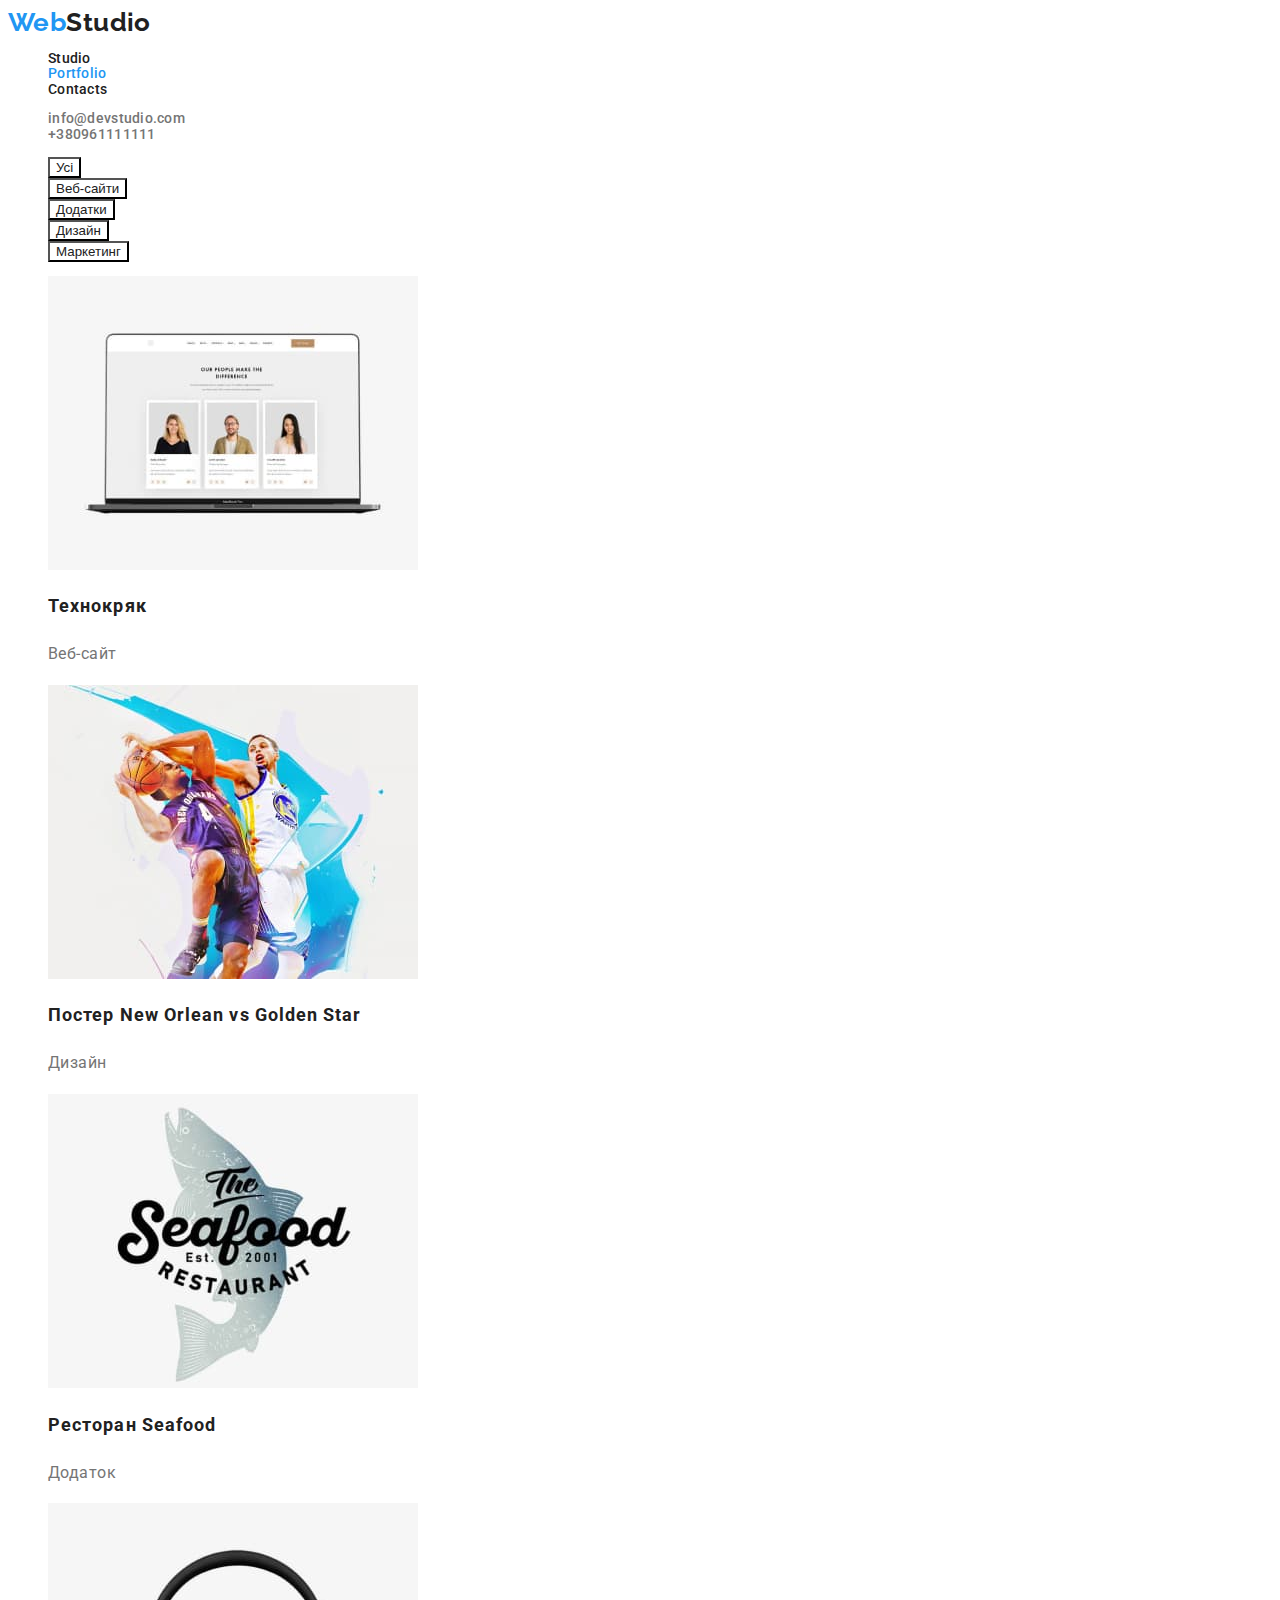
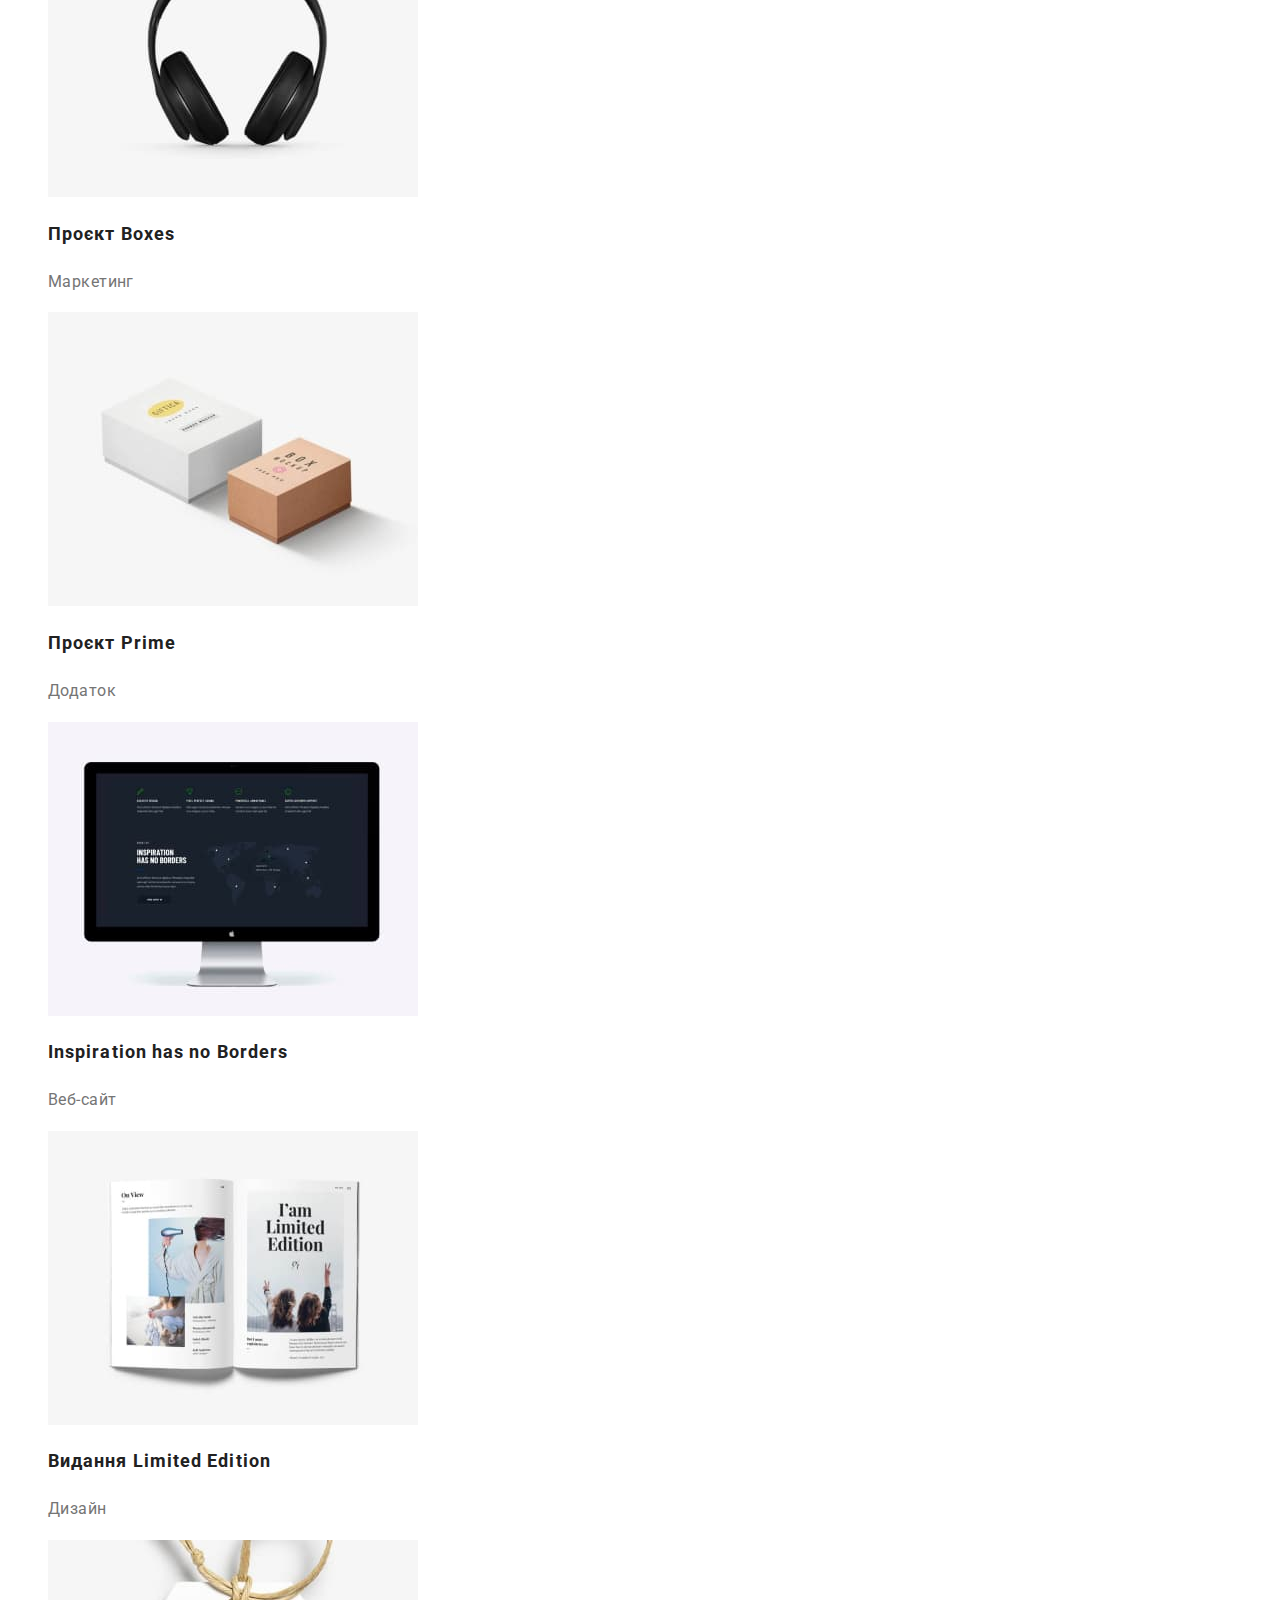
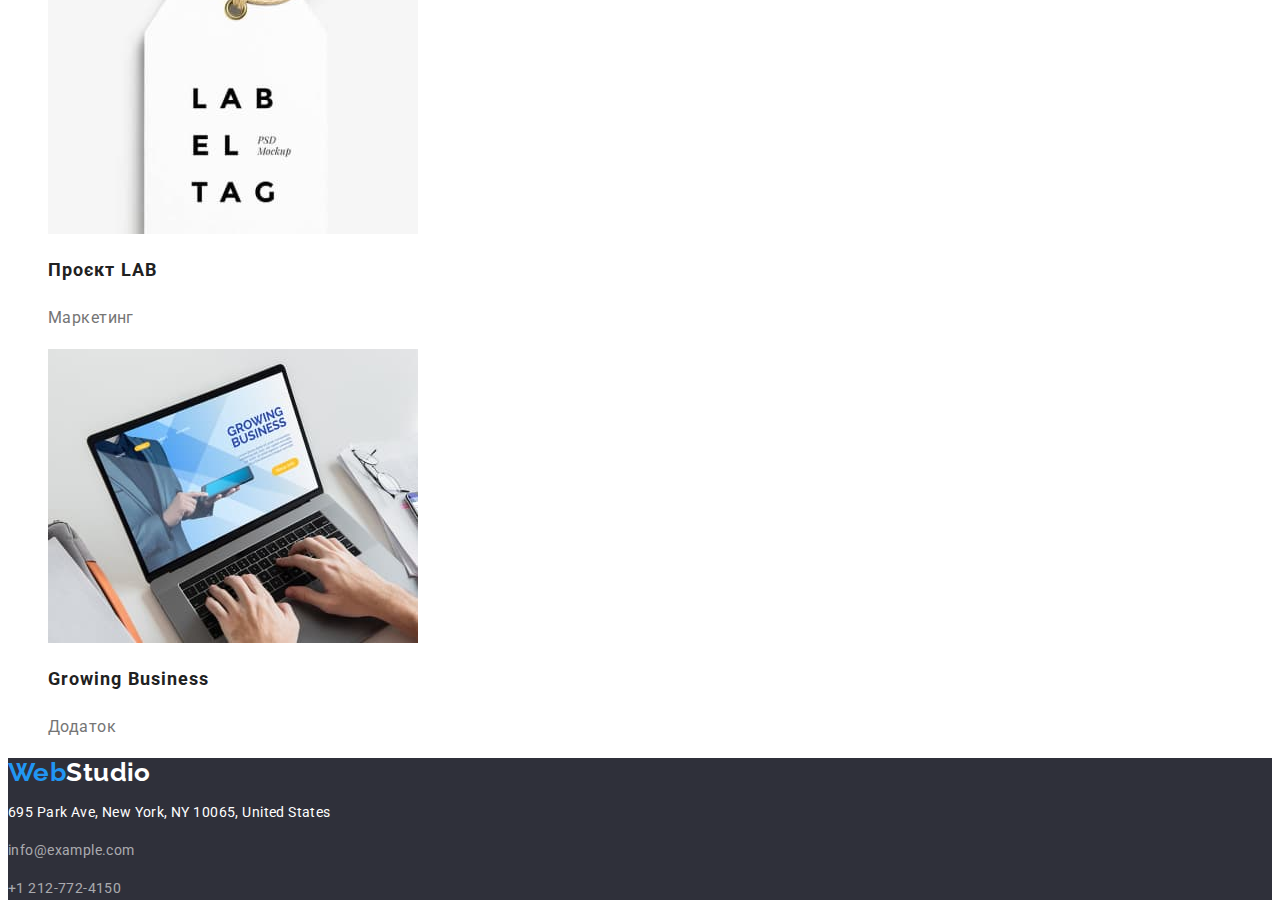
==== portfolio.html @ db2a0471 "uploading files" ====
<!DOCTYPE html>
<html lang="uk">
    <meta charset="UTF-8" />
    <meta http-equiv="X-UA-Compatible" content="IE=edge" />
    <meta name="viewport" content="width=device-width, initial-scale=1.0" />
    <title>Document</title>
    <link href="https://fonts.googleapis.com/css2?family=Raleway:wght@700&family=Roboto:wght@400;500;700;900&display=swap" rel="stylesheet">
    <link rel="stylesheet" href="./css/styles.css" />
  </head>
  <body>
    <header>
      <nav class="sitenav-links">
        <a class="logo" href="./index.html"
        >Web<span class="studio-black">Studio</span></a
      >
        <ul>
          <li>
          <a class="pages"  href="./index.html">Studio</a></li>
          <li>
            <a class="current-link" href="./portfolio.html">Portfolio</a>
          </li>
          <li><a class="pages" href="https://google.com">Contacts</a></li>
        </ul>

        <ul>
          <li>
            <a class="email" href="mailto:info@devstudio.com"
              >info@devstudio.com</a
            >
          </li>
          <li>
            <a class="phone" href="tel:+380961111111"
              >+380961111111</a
            >
        </li>
    </ul>
  </nav>
</header>
<main>
    <nav> 
        <ul>
            <li> <button class="button" type="button">Усі</button></li>
            <li> <button class=button type="button">Веб-сайти</button></li>
            <li> <button class=button type="button">Додатки</button></li>
            <li> <button class=button type="button">Дизайн</button></li>
            <li> <button class=button type="button">Маркетинг</button></li>
        </ul>
    </nav>
    <ul> 
        <li><img src="./images/img8.jpg" alt="Art" width="370">
        <h2 class="title">Технокряк</h2>
        <p class="text-list">Веб-сайт</p></li>
        <li><img src="./images/img9.jpg" alt="Art" width="370" />
          <h2 class="title">Постер New Orlean vs Golden Star</h2>
         <p class="text-list">Дизайн</p></li>
        <li><img src="./images/img10.jpg" alt="App" width="370" />
          <h2 class="title">Ресторан Seafood</h2>
          <p class="text-list">Додаток
          </p></li>
        <li><img src="./images/img11.jpg" alt="Marketing" width="370" />
          <h2 class="title">Проєкт Boxes</h2>
          <p class="text-list">Маркетинг</p></li>
        <li><img src="./images/img12.jpg" alt="App" width="370" />
          <h2 class="title">Проєкт Prime</h2><p class="text-list"> Додаток</p></li>
        <li><img src="./images/img13.jpg" alt="Site" width="370" />
          <h2 class="title">Inspiration has no Borders</h2><p class="text-list">Веб-сайт</p></li>
        <li><img src="./images/img14.jpg" alt="Design" width="370" />
          <h2 class="title">Видання Limited Edition</h2><p class="text-list"> Дизайн</p></li>
        <li><img src="./images/img15.jpg" alt="Marketing" width="370" />
          <h2 class="title">Проєкт LAB</h2><p class="text-list" >Маркетинг</p></li>
            <li><img src="./images/img16.jpg" alt="App" width="370" />
              <h2 class="title">Growing Business</h2><p class="text-list">Додаток</p></li>
        </ul>
</main>
    <footer>
        <div class="footer">
        <a class="logo" href="./index.html"
          >Web<span class="studio-white">Studio</span></a
        >
      <p>
        <a class="adress" href=""
          >695 Park Ave, New York, NY 10065, United States
        </a>
      </p>
      <p>
        <a class="footer-links" href="">info@example.com </a>
      </p>
      <p>
        <a class="footer-links" href="">+1 212-772-4150</a>
      </p>
    </div>
    </footer>
  </body>
</html>
---- css/styles.css ----
body {
  color: var(--primary-text-color);
  background-color: #ffffff;
  font-family: Roboto, sans-serif;
  letter-spacing: 0.03em;
  font-size: 14px;
  line-height: 1.1;
}
:root {
  --primary-text-color: #212121;
  --title-text-color: #212121;
  --accent-color: #2196f3;
  --primary-white-color: #ffffff;
  --secondary-background-color: #2f303a;
  --paragraph-color: #757575;
}
.email,
.phone {
  font-weight: 500;
  font-size: 14px;
  line-height: 1.14;
  letter-spacing: 0.02em;
  text-decoration: none;
}
.email:hover,
.email:focus,
.phone:hover,
.phone:focus {
  color: var(--accent-color);
}
.phone,
.email {
  color: var(--paragraph-color);
}
.links:hover,
.pages:focus,
.pages:hover,
.pages:hover,
.pages:hover {
  color: var(--accent-color);
}

.texst-list {
  color: var(--paragraph-color);
}
.logo {
  color: var(--accent-color);
  font-family: Raleway, sans-serif;
  font-weight: 700;
  font-size: 26px;
  line-height: 1.11;
  text-decoration: none;
}
.sitenav-links .pages {
  color: var(--title-text-color);
  font-weight: 500;
  font-size: 14px;
  letter-spacing: 0.02em;
  text-decoration: none;
}
.pages:hover,
.pages:focus {
  color: var(--accent-color);
}
.studio-white {
  color: var(--primary-white-color);
}
.studio-black {
  color: var(--title-text-color);
}

.adress {
  color: var(--primary-white-color);
  text-decoration: none;
}
.button {
  color: var(--primary-text-color);
  background-color: var(--portfolio-button-color);
  cursor: pointer;
}
li {
  list-style-type: none;
}
.button:hover,
.button:focus {
  color: var(--primary-white-color);
  background-color: var(--accent-color);
}
.current-button {
  background-color: var(--accent-color);
  color: var(--primary-white-color);
}
.section-title {
  color: var(--primary-white-color);
  font-style: 400;
  font-weight: 900;
  font-size: 44px;
  line-height: 1.4;
  letter-spacing: 0.06em;
  text-align: center;
  background: var(--secondary-background-color);
}
.section-button {
  background-color: var(--accent-color);
  color: var(--primary-white-color);
  font-weight: 700;
  font-size: 16px;
  cursor: pointer;
}
.current-link {
  color: var(--accent-color);
  font-weight: 500;
  font-size: 14px;
  letter-spacing: 0.02em;
  text-decoration: none;
}
.title {
  color: var(--title-text-color);
  font-weight: 700;
  font-size: 18px;
  line-height: 2;
  letter-spacing: 0.06em;
}
.footer {
  background: var(--secondary-background-color);
}

.text {
  letter-spacing: 0.03em;
  line-height: 1.7;
}
.second-title {
  font-weight: 700;
  font-size: 36px;
  text-align: center;
}
.header {
  font-weight: 700;
  font-size: 14px;
  line-height: 1.14;
}
.third-title {
  font-weight: 700;
  font-size: 36px;
  text-align: center;
}
.text-proffesion {
  color: var(--paragraph-color);
  font-size: 16px;
  line-height: 1.1;
}
.footer-links {
  color: rgba(255, 255, 255, 0.6);
  text-decoration: none;
  font-size: 14px;
  line-height: 1.7;
}
.adress {
  font-size: 14px;
  line-height: 1.7;
}
.footer-links:hover,
.footer-links:focus {
  color: var(--accent-color);
}
.text-list {
  color: var(--paragraph-color);
  font-size: 16px;
  line-height: 1.8;
}
.current-link:visited {
  text-decoration: none;
}
.title-name {
  font-weight: 500;
  font-size: 16px;
}
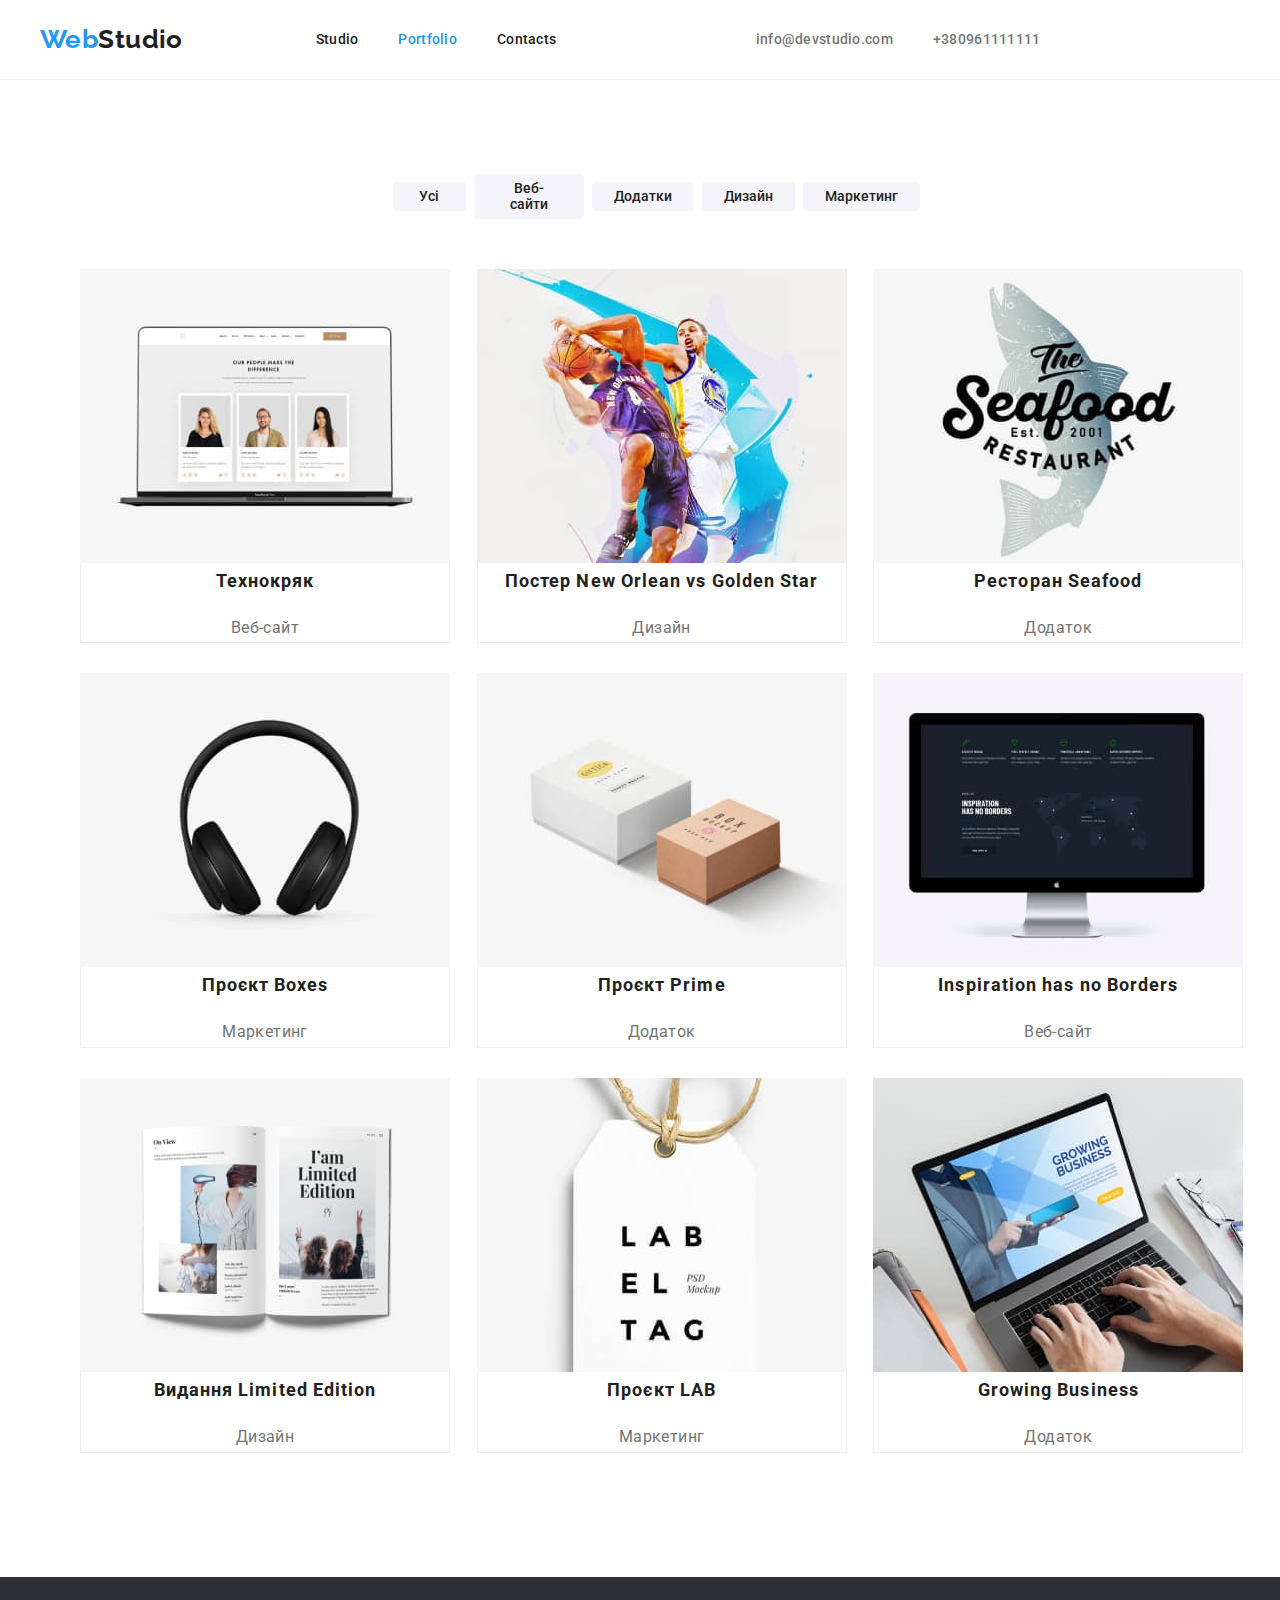
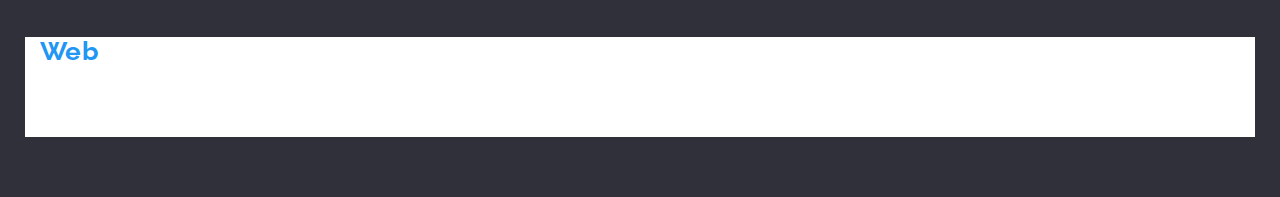
==== commit ab682493: "the files are uploaded" ====
--- a/portfolio.html
+++ b/portfolio.html
@@ -1,94 +1,204 @@
 <!DOCTYPE html>
 <html lang="uk">
+  <head>
     <meta charset="UTF-8" />
     <meta http-equiv="X-UA-Compatible" content="IE=edge" />
     <meta name="viewport" content="width=device-width, initial-scale=1.0" />
     <title>Document</title>
-    <link href="https://fonts.googleapis.com/css2?family=Raleway:wght@700&family=Roboto:wght@400;500;700;900&display=swap" rel="stylesheet">
+    <link
+      href="https://fonts.googleapis.com/css2?family=Raleway:wght@700&family=Roboto:wght@400;500;700;900&display=swap"
+      rel="stylesheet"
+    />
+    <link
+      rel="stylesheet"
+      href="https://cdnjs.cloudflare.com/ajax/libs/modern-normalize/1.1.0/modern-normalize.min.css"
+    />
     <link rel="stylesheet" href="./css/styles.css" />
   </head>
   <body>
-    <header>
-      <nav class="sitenav-links">
-        <a class="logo" href="./index.html"
-        >Web<span class="studio-black">Studio</span></a
-      >
-        <ul>
-          <li>
-          <a class="pages"  href="./index.html">Studio</a></li>
-          <li>
-            <a class="current-link" href="./portfolio.html">Portfolio</a>
-          </li>
-          <li><a class="pages" href="https://google.com">Contacts</a></li>
-        </ul>
+    <header class="page-header">
+      <div class="container">
+        <nav class="sitenav-links">
+          <a class="logo" href="./index.html"
+            >Web<span class="studio-black">Studio</span></a
+          >
+          <ul class="site-nav-list">
+            <li class="item">
+              <a class="pages" href="./index.html">Studio</a>
+            </li>
+            <li class="item">
+              <a class="current-link" href="./portfolio.html">Portfolio</a>
+            </li>
+            <li class="item">
+              <a class="pages" href="https://google.com">Contacts</a>
+            </li>
+          </ul>
 
-        <ul>
-          <li>
-            <a class="email" href="mailto:info@devstudio.com"
-              >info@devstudio.com</a
-            >
-          </li>
-          <li>
-            <a class="phone" href="tel:+380961111111"
-              >+380961111111</a
-            >
-        </li>
-    </ul>
-  </nav>
-</header>
-<main>
-    <nav> 
-        <ul>
-            <li> <button class="button" type="button">Усі</button></li>
-            <li> <button class=button type="button">Веб-сайти</button></li>
-            <li> <button class=button type="button">Додатки</button></li>
-            <li> <button class=button type="button">Дизайн</button></li>
-            <li> <button class=button type="button">Маркетинг</button></li>
-        </ul>
-    </nav>
-    <ul> 
-        <li><img src="./images/img8.jpg" alt="Art" width="370">
-        <h2 class="title">Технокряк</h2>
-        <p class="text-list">Веб-сайт</p></li>
-        <li><img src="./images/img9.jpg" alt="Art" width="370" />
-          <h2 class="title">Постер New Orlean vs Golden Star</h2>
-         <p class="text-list">Дизайн</p></li>
-        <li><img src="./images/img10.jpg" alt="App" width="370" />
-          <h2 class="title">Ресторан Seafood</h2>
-          <p class="text-list">Додаток
-          </p></li>
-        <li><img src="./images/img11.jpg" alt="Marketing" width="370" />
-          <h2 class="title">Проєкт Boxes</h2>
-          <p class="text-list">Маркетинг</p></li>
-        <li><img src="./images/img12.jpg" alt="App" width="370" />
-          <h2 class="title">Проєкт Prime</h2><p class="text-list"> Додаток</p></li>
-        <li><img src="./images/img13.jpg" alt="Site" width="370" />
-          <h2 class="title">Inspiration has no Borders</h2><p class="text-list">Веб-сайт</p></li>
-        <li><img src="./images/img14.jpg" alt="Design" width="370" />
-          <h2 class="title">Видання Limited Edition</h2><p class="text-list"> Дизайн</p></li>
-        <li><img src="./images/img15.jpg" alt="Marketing" width="370" />
-          <h2 class="title">Проєкт LAB</h2><p class="text-list" >Маркетинг</p></li>
-            <li><img src="./images/img16.jpg" alt="App" width="370" />
-              <h2 class="title">Growing Business</h2><p class="text-list">Додаток</p></li>
-        </ul>
-</main>
-    <footer>
-        <div class="footer">
+          <ul class="header-list">
+            <li class="header-link">
+              <a class="email" href="mailto:info@devstudio.com"
+                >info@devstudio.com</a
+              >
+            </li>
+            <li class="header-link">
+              <a class="phone" href="tel:+380961111111">+380961111111</a>
+            </li>
+          </ul>
+        </nav>
+      </div>
+    </header>
+    <main>
+      <section class="portfolio section">
+        <div class="container">
+          <nav>
+            <ul class="button-list">
+              <li class="button-item">
+                <button class="button-current" type="button">Усі</button>
+              </li>
+              <li class="button-item">
+                <button class="button" type="button">Веб-сайти</button>
+              </li>
+              <li class="button-item">
+                <button class="button" type="button">Додатки</button>
+              </li>
+              <li class="button-item">
+                <button class="button" type="button">Дизайн</button>
+              </li>
+              <li class="button-item">
+                <button class="button" type="button">Маркетинг</button>
+              </li>
+            </ul>
+          </nav>
+          <ul class="list">
+            <li class="image-item">
+              <img
+                class="photo"
+                src="./images/img8.jpg"
+                alt="Art"
+                width="370"
+              />
+              <div class="honeypie">
+                <h2 class="title">Технокряк</h2>
+                <p class="text-list">Веб-сайт</p>
+              </div>
+            </li>
+            <li class="image-item">
+              <img
+                class="photo"
+                src="./images/img9.jpg"
+                alt="Art"
+                width="370"
+              />
+              <div class="honeypie">
+                <h2 class="title">Постер New Orlean vs Golden Star</h2>
+                <p class="text-list">Дизайн</p>
+              </div>
+            </li>
+            <li class="image-item">
+              <img
+                class="photo"
+                src="./images/img10.jpg"
+                alt="App"
+                width="370"
+              />
+              <div class="honeypie">
+                <h2 class="title">Ресторан Seafood</h2>
+                <p class="text-list">Додаток</p>
+              </div>
+            </li>
+            <li class="image-item">
+              <img
+                class="photo"
+                src="./images/img11.jpg"
+                alt="Marketing"
+                width="370"
+              />
+              <div class="honeypie">
+                <h2 class="title">Проєкт Boxes</h2>
+                <p class="text-list">Маркетинг</p>
+              </div>
+            </li>
+            <li class="image-item">
+              <img
+                class="photo"
+                src="./images/img12.jpg"
+                alt="App"
+                width="370"
+              />
+              <div class="honeypie">
+                <h2 class="title">Проєкт Prime</h2>
+                <p class="text-list">Додаток</p>
+              </div>
+            </li>
+            <li class="image-item">
+              <img
+                class="photo"
+                src="./images/img13.jpg"
+                alt="Site"
+                width="370"
+              />
+              <div class="honeypie">
+                <h2 class="title">Inspiration has no Borders</h2>
+                <p class="text-list">Веб-сайт</p>
+              </div>
+            </li>
+            <li class="image-item">
+              <img
+                class="photo"
+                src="./images/img14.jpg"
+                alt="Design"
+                width="370"
+              />
+              <div class="honeypie">
+                <h2 class="title">Видання Limited Edition</h2>
+                <p class="text-list">Дизайн</p>
+              </div>
+            </li>
+            <li class="image-item">
+              <img
+                class="photo"
+                src="./images/img15.jpg"
+                alt="Marketing"
+                width="370"
+              />
+              <div class="honeypie">
+                <h2 class="title">Проєкт LAB</h2>
+                <p class="text-list">Маркетинг</p>
+              </div>
+            </li>
+            <li class="image-item">
+              <img
+                class="photo"
+                src="./images/img16.jpg"
+                alt="App"
+                width="370"
+              />
+              <div class="honeypie">
+                <h2 class="title">Growing Business</h2>
+                <p class="text-list">Додаток</p>
+              </div>
+            </li>
+          </ul>
+        </div>
+      </section>
+    </main>
+    <footer class="footer-list">
+      <div class="footer container">
         <a class="logo" href="./index.html"
           >Web<span class="studio-white">Studio</span></a
         >
-      <p>
-        <a class="adress" href=""
-          >695 Park Ave, New York, NY 10065, United States
-        </a>
-      </p>
-      <p>
-        <a class="footer-links" href="">info@example.com </a>
-      </p>
-      <p>
-        <a class="footer-links" href="">+1 212-772-4150</a>
-      </p>
-    </div>
+        <p>
+          <a class="adress" href=""
+            >695 Park Ave, New York, NY 10065, United States
+          </a>
+        </p>
+        <p>
+          <a class="footer-links" href="">info@example.com </a>
+        </p>
+        <p>
+          <a class="footer-links" href="">+1 212-772-4150</a>
+        </p>
+      </div>
     </footer>
   </body>
 </html>
--- a/css/styles.css
+++ b/css/styles.css
@@ -5,6 +5,26 @@
   letter-spacing: 0.03em;
   font-size: 14px;
   line-height: 1.1;
+}
+ul,
+p {
+  margin-top: 0px;
+  margin-bottom: 0px;
+}
+h3,
+h2 {
+  margin-top: 0px;
+}
+.names-list {
+  display: flex;
+}
+.container {
+  background-color: var(--primary-white-color);
+  width: 1230px;
+  padding-right: 15px;
+  padding-left: 15px;
+  margin-right: auto;
+  margin-left: auto;
 }
 :root {
   --primary-text-color: #212121;
@@ -13,6 +33,7 @@
   --primary-white-color: #ffffff;
   --secondary-background-color: #2f303a;
   --paragraph-color: #757575;
+  --portfolio-button-color: #f5f4fa;
 }
 .email,
 .phone {
@@ -43,6 +64,15 @@
 .texst-list {
   color: var(--paragraph-color);
 }
+.list-images-links,
+.site-nav-list,
+.first-list,
+.header-list,
+.list,
+.button-list,
+.names-list {
+  list-style: none;
+}
 .logo {
   color: var(--accent-color);
   font-family: Raleway, sans-serif;
@@ -57,6 +87,10 @@
   font-size: 14px;
   letter-spacing: 0.02em;
   text-decoration: none;
+}
+.sitenav-links {
+  display: flex;
+  align-items: center;
 }
 .pages:hover,
 .pages:focus {
@@ -76,12 +110,27 @@
 .button {
   color: var(--primary-text-color);
   background-color: var(--portfolio-button-color);
+  font-weight: 500;
   cursor: pointer;
-}
-li {
-  list-style-type: none;
+  border-radius: 4px;
+  padding: 6px 22px;
+
+  border: none;
+}
+.button-current {
+  color: var(--primary-text-color);
+  background-color: var(--portfolio-button-color);
+  cursor: pointer;
+  border-radius: 4px;
+  padding: 6px 25px;
+  min-width: 73px;
+  text-align: center;
+  border: none;
+  font-weight: 500;
 }
 .button:hover,
+.button-current:hover,
+.button-current:focus,
 .button:focus {
   color: var(--primary-white-color);
   background-color: var(--accent-color);
@@ -91,13 +140,13 @@
   color: var(--primary-white-color);
 }
 .section-title {
-  color: var(--primary-white-color);
-  font-style: 400;
+  margin-top: 0;
+  margin-bottom: 30;
+  color: var(--primary-white-color);
   font-weight: 900;
   font-size: 44px;
   line-height: 1.4;
   letter-spacing: 0.06em;
-  text-align: center;
   background: var(--secondary-background-color);
 }
 .section-button {
@@ -121,7 +170,7 @@
   line-height: 2;
   letter-spacing: 0.06em;
 }
-.footer {
+.footer-list {
   background: var(--secondary-background-color);
 }
 
@@ -148,6 +197,8 @@
   color: var(--paragraph-color);
   font-size: 16px;
   line-height: 1.1;
+  margin-top: 0;
+  margin-bottom: 0;
 }
 .footer-links {
   color: rgba(255, 255, 255, 0.6);
@@ -167,6 +218,8 @@
   color: var(--paragraph-color);
   font-size: 16px;
   line-height: 1.8;
+  margin-top: 0;
+  margin-bottom: 4;
 }
 .current-link:visited {
   text-decoration: none;
@@ -174,4 +227,177 @@
 .title-name {
   font-weight: 500;
   font-size: 16px;
-}
+  margin-top: 0;
+  margin-bottom: 10;
+}
+.page-header {
+  background-color: var(--primary-white-color);
+}
+
+.section {
+  text-align: center;
+  padding-top: 94px;
+  padding-bottom: 94px;
+  margin-bottom: 94;
+}
+.list .header {
+  margin-top: 0;
+  margin-bottom: 10;
+}
+.second-title {
+  margin-top: 0;
+  margin-bottom: 50;
+}
+.professions {
+  margin-top: 0;
+  margin-bottom: 0;
+  padding-top: 94px;
+  padding-bottom: 94px;
+}
+.third-title {
+  margin-top: 0;
+  margin-bottom: 50;
+}
+.description-text {
+  padding-top: 0px;
+  padding-bottom: 0px;
+}
+.list .text {
+  margin-top: 0;
+  margin-bottom: 50;
+}
+.list {
+  padding-top: 0px;
+  padding-bottom: 0px;
+  margin-bottom: 94;
+}
+.footer-list {
+  padding-top: 60px;
+  padding-bottom: 60px;
+}
+.page-header {
+  margin-top: 0;
+  margin-bottom: 96;
+}
+
+.portfolio-section {
+  padding-top: 0px;
+  padding-bottom: 0px;
+  margin-top: 0;
+  margin-bottom: 92;
+}
+.list .button,
+.list .button-current {
+  padding-top: 0px;
+  padding-bottom: 0px;
+  margin-top: 0;
+  margin-bottom: 34;
+}
+.site-nav-list {
+  display: flex;
+  margin-left: 93px;
+}
+.header-list {
+  display: flex;
+  margin: auto;
+}
+.site-nav-list .item {
+  margin-right: 40px;
+}
+.site-nav-list .item:last-child {
+  margin-right: 0px;
+}
+.pages,
+.site-nav-list .current-link {
+  display: block;
+  padding-top: 32px;
+  padding-bottom: 32px;
+}
+.header-list .header-link {
+  margin-right: 40px;
+}
+.header-list .phone:last-child {
+  margin-right: 0px;
+}
+.email,
+.phone {
+  padding-top: 32px;
+  padding-bottom: 32px;
+}
+.first-list {
+  display: flex;
+  align-items: center;
+}
+
+.flex-container .item {
+  width: 270px;
+  margin-right: 30px;
+  margin-bottom: 116px;
+}
+.flex-container.item:nth-child(4n) {
+  margin-right: 0px;
+}
+.list-images-links {
+  display: flex;
+  align-items: center;
+}
+.list-images-links .list-images {
+  margin-right: 30px;
+}
+.list-images:last-child {
+  margin-right: 0px;
+}
+.list .section {
+  display: flex;
+  align-items: center;
+}
+.list-description {
+  width: 270px;
+  margin-right: 30px;
+}
+.list-description:last-child {
+  margin-right: 0px;
+}
+
+.button,
+.button-current {
+  margin-right: 8px;
+  margin-bottom: 50px;
+}
+.button-list {
+  display: flex;
+  align-items: center;
+  margin-left: auto;
+  margin-right: auto;
+  width: 575px;
+}
+.list {
+  display: flex;
+  flex-wrap: wrap;
+  align-items: center;
+}
+.image-item {
+  width: calc((100% - 60px) / 3);
+  margin-bottom: 30px;
+  margin-right: 30px;
+  display: block;
+}
+
+.image-item:nth-child(-n - 3) {
+  margin-bottom: 0;
+}
+.image-item:nth-child(3n) {
+  margin-right: 0;
+}
+.honeypie {
+  border-bottom: 1px solid #eeeeee;
+  border-left: 1px solid #eeeeee;
+  border-right: 1px solid #eeeeee;
+  width: 370px;
+}
+.page-header {
+  border-bottom: 1px solid #eeeeee;
+}
+.photo {
+  display: block;
+}
